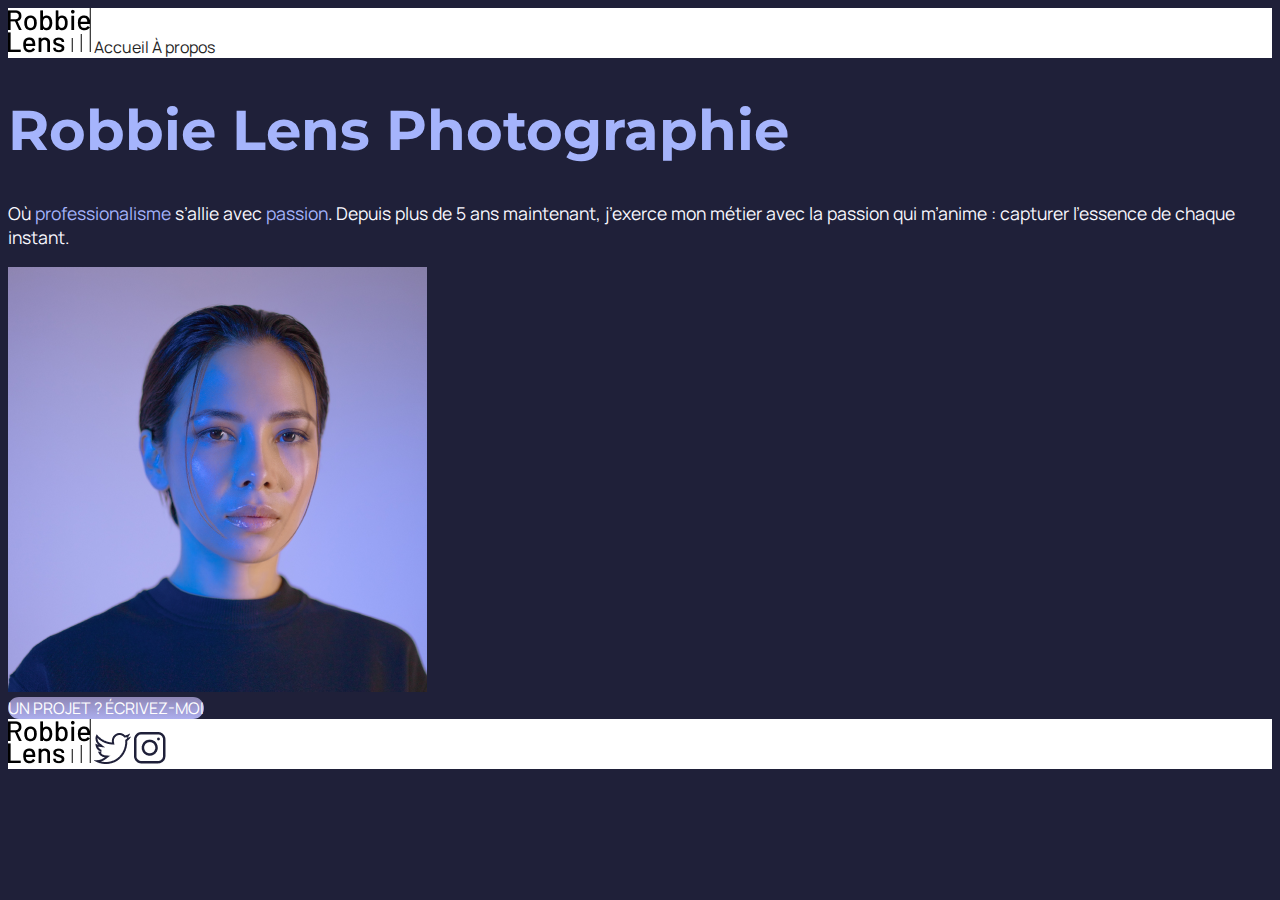
==== index.html @ 263dfa1b "update" ====
<!DOCTYPE html>
<html lang="fr">

<head>
    <meta charset="utf-8" >
    <title>Accueil - Robbie Lens Photographie</title>
    <link href="style.css" rel="stylesheet" >
    <link rel="preconnect" href="https://fonts.googleapis.com">
    <link rel="preconnect" href="https://fonts.gstatic.com" crossorigin>
    <link href="https://fonts.googleapis.com/css2?family=Manrope&family=Montserrat&display=swap" rel="stylesheet">
</head>

<body>
    <header>
        <nav>
            <img src="images/logo.png" alt="Logo Robbie Lens" >
            <a href="index.html">Accueil</a>
            <a href="a-propos.html">À propos</a>
        </nav>
    </header>
    <main>
        <h1>Robbie Lens Photographie</h1>
        <p>
            Où <em>professionalisme</em> s’allie avec <em>passion</em>. Depuis
            plus de 5 ans maintenant, j’exerce mon métier avec la passion
            qui m’anime : capturer l’essence de chaque instant.
        </p>
        <img src="images/robbie-lens.png" alt="Portrait avec effet de la photographe Robbie Lens" >
        <div>
            <a href="" class="cta">UN PROJET ? ÉCRIVEZ-MOI</a>
        </div>
    </main>
    <footer>
        <img src="images/logo.png" alt="Logo Robbie Lens" >
        <a target="_blank" href="https://twitter.com/" class="lien-icone">
            <img src="images/twitter.png" alt="Logo Twitter" >
        </a>
        <a target="_blank" href="https://www.instagram.com/" class="lien-icone">
            <img src="images/instagram.png" alt="Logo Instagram" >
        </a>
    </footer>
</body>

</html>
---- style.css ----
body {
  font-family: 'Manrope', sans-serif;
  font-size: 1em;
  background-color: #1f2039;
}

a {
  color: #242424;
  text-decoration: none;
}

em {
  color: #a5b4fc;
  font-style: normal;
}

h1 {
  font-size: 3.5em;
  color: #a5b4fc;
  font-family: 'Montserrat', sans-serif;
}

h2 {
  color: #f9f8ff;
}

p,
li {
  font-size: 1.1em;
  color: #f9f8ff;
}

header,
footer {
  background-color: white;
}

.cta {
  background: linear-gradient(#8e86b5, #acaeed);
  color: white;
  border-radius: 50px;
}

a:hover {
  text-decoration: underline;
}

.cta:hover {
  background: linear-gradient(#696484, #8788ba);
  text-decoration: none;
}

.lien-icone:hover {
  opacity: 0.5;
}

.carre-contenu {
  border-right: 1px solid #8e86b5;
  border-bottom: 1px solid #8e86b5;
}
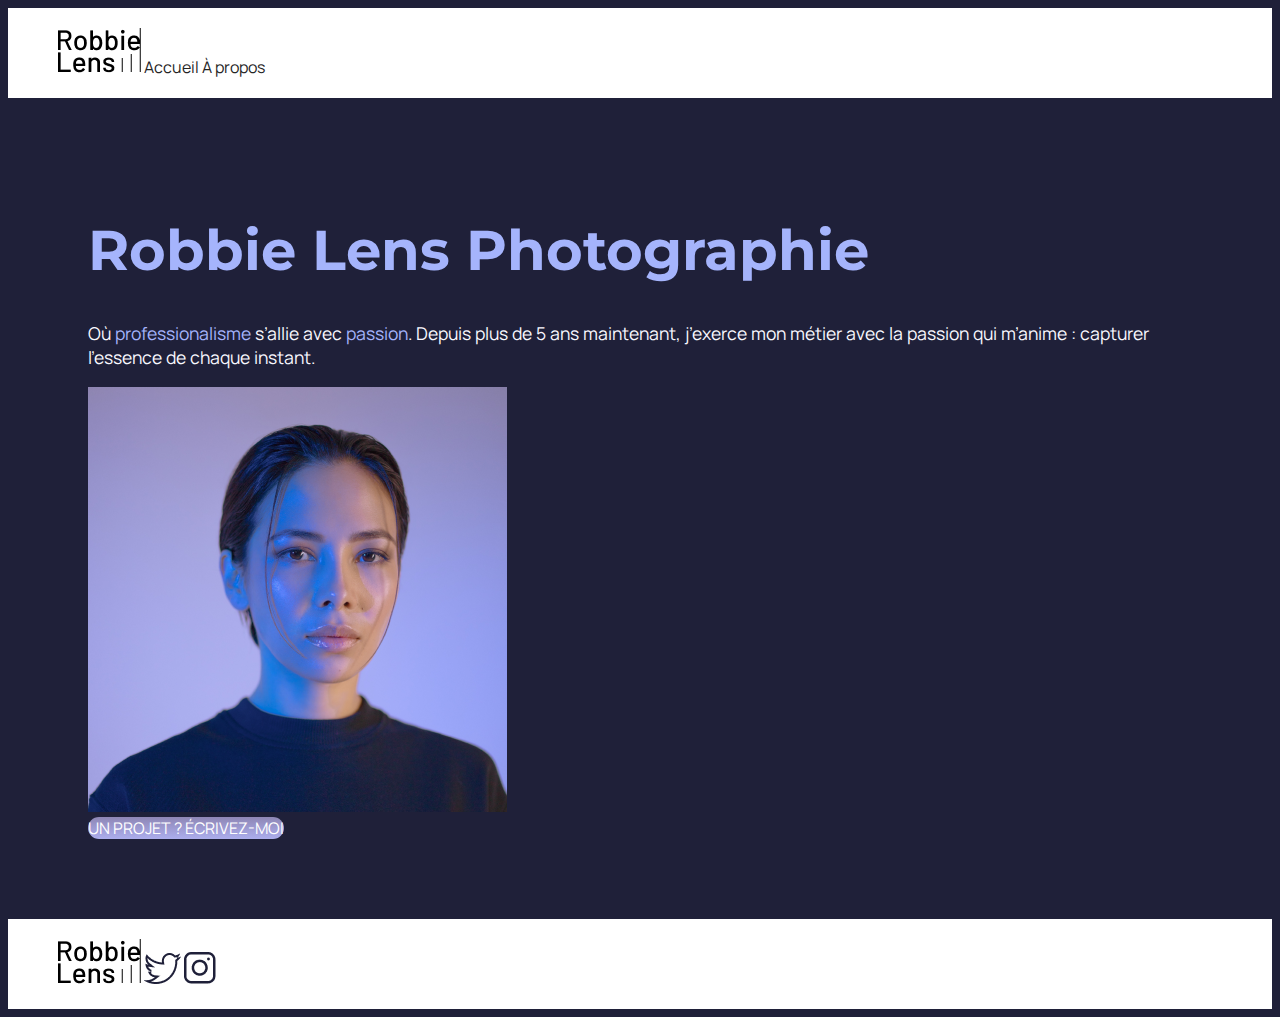
==== commit 84d3edaf: "update" ====
--- a/index.html
+++ b/index.html
@@ -19,16 +19,18 @@
         </nav>
     </header>
     <main>
-        <h1>Robbie Lens Photographie</h1>
-        <p>
-            Où <em>professionalisme</em> s’allie avec <em>passion</em>. Depuis
-            plus de 5 ans maintenant, j’exerce mon métier avec la passion
-            qui m’anime : capturer l’essence de chaque instant.
-        </p>
-        <img src="images/robbie-lens.png" alt="Portrait avec effet de la photographe Robbie Lens" >
-        <div>
-            <a href="" class="cta">UN PROJET ? ÉCRIVEZ-MOI</a>
-        </div>
+        <section>
+            <h1>Robbie Lens Photographie</h1>
+            <p>
+                Où <em>professionalisme</em> s’allie avec <em>passion</em>. Depuis
+                plus de 5 ans maintenant, j’exerce mon métier avec la passion
+                qui m’anime : capturer l’essence de chaque instant.
+            </p>
+            <img src="images/robbie-lens.png" alt="Portrait avec effet de la photographe Robbie Lens" >
+            <div>
+                <a href="" class="cta">UN PROJET ? ÉCRIVEZ-MOI</a>
+            </div>
+        </section>
     </main>
     <footer>
         <img src="images/logo.png" alt="Logo Robbie Lens" >
@@ -41,4 +43,4 @@
     </footer>
 </body>
 
-</html>
+</html>--- a/style.css
+++ b/style.css
@@ -33,12 +33,15 @@
 header,
 footer {
   background-color: white;
+  padding: 20px 50px;
+ 
 }
 
 .cta {
   background: linear-gradient(#8e86b5, #acaeed);
   color: white;
   border-radius: 50px;
+  padding: 20pix 30px; 
 }
 
 a:hover {
@@ -58,3 +61,20 @@
   border-right: 1px solid #8e86b5;
   border-bottom: 1px solid #8e86b5;
 }
+
+.carre-contenu h2 {
+  margin-top: 30px;
+}
+
+.carre-contenu ul {
+  margin-top: 30px;
+}
+
+section {
+  padding: 80px;
+}
+
+.a-propos-main {
+  width: 50%;
+  margin: auto;
+}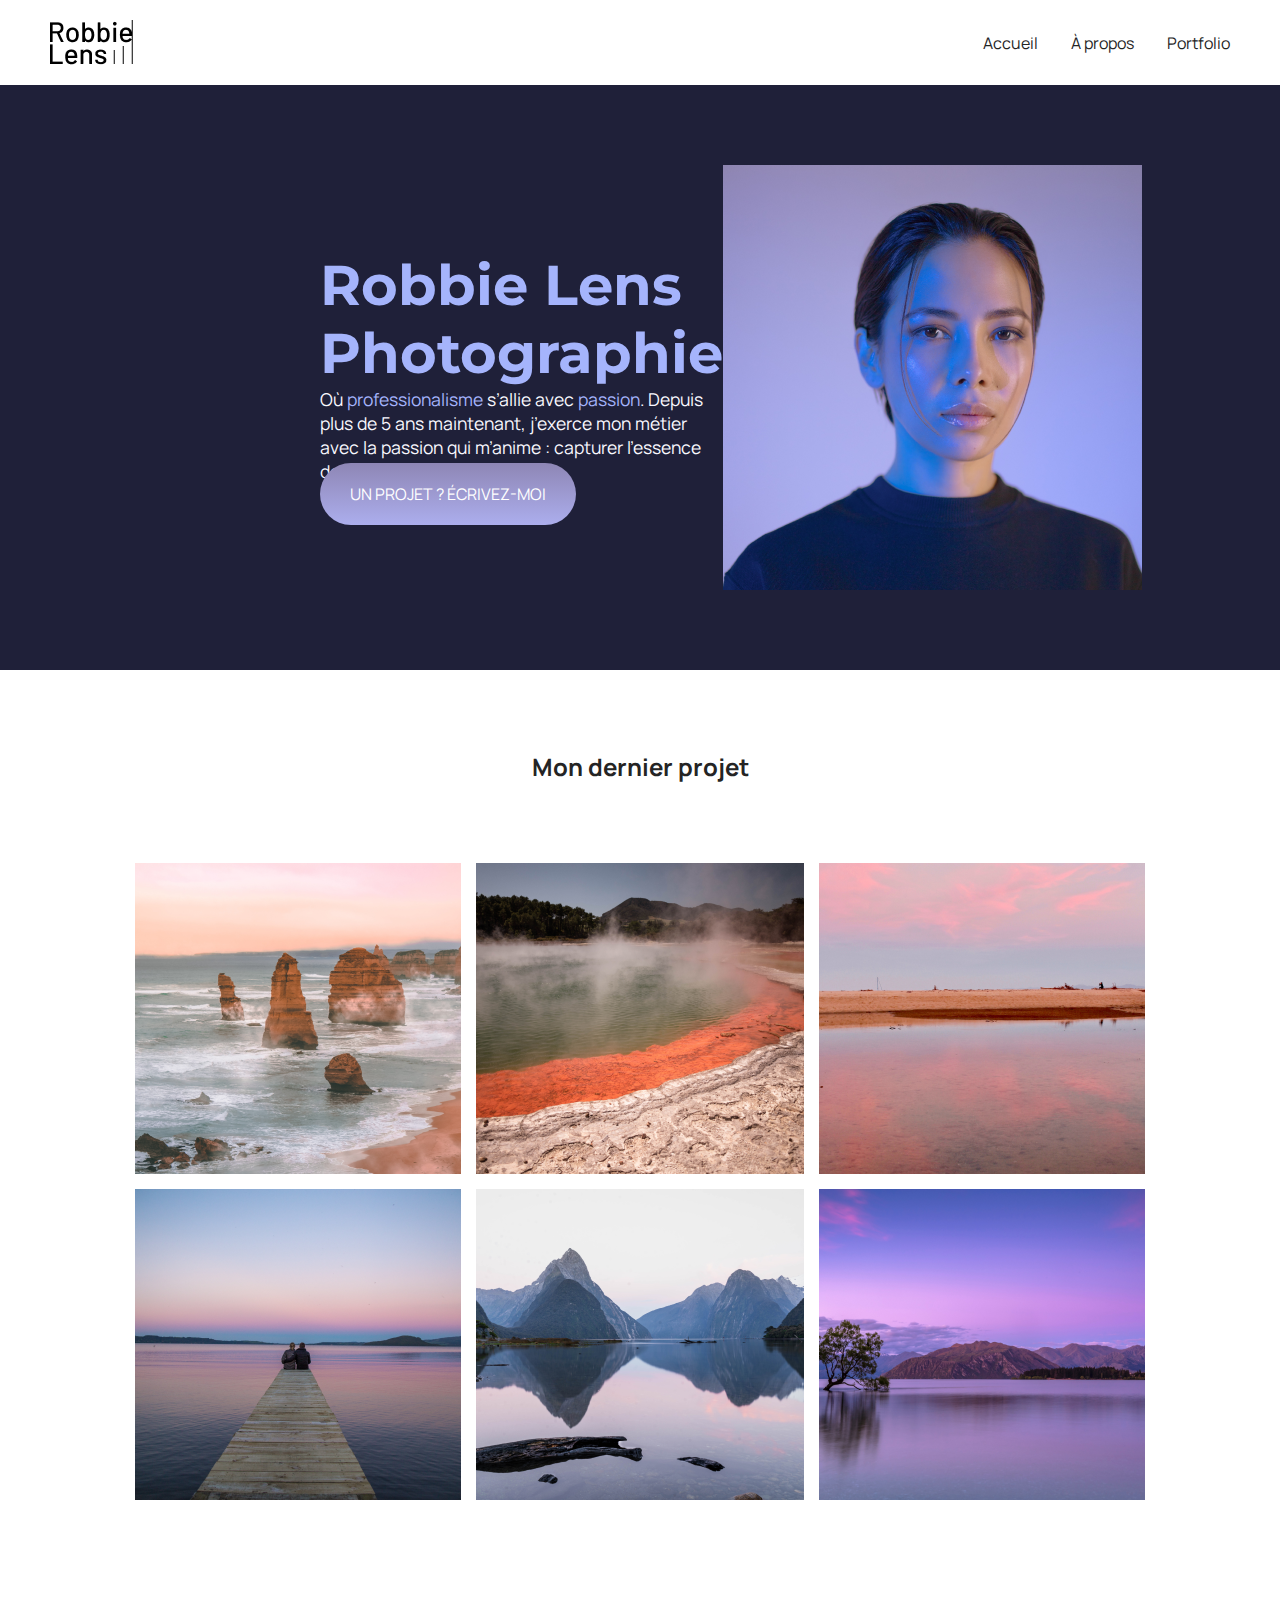
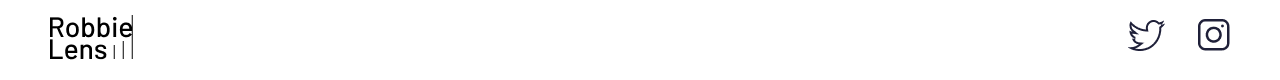
==== commit 1eef0ab6: "ajout grid + photos" ====
--- a/index.html
+++ b/index.html
@@ -14,33 +14,51 @@
     <header>
         <nav>
             <img src="images/logo.png" alt="Logo Robbie Lens" >
-            <a href="index.html">Accueil</a>
-            <a href="a-propos.html">À propos</a>
+            <div>
+                <a href="index.html">Accueil</a>
+                <a href="a-propos.html">À propos</a>
+                <a href="portfolio.html">Portfolio</a>
+            </div>
         </nav>
     </header>
     <main>
-        <section>
-            <h1>Robbie Lens Photographie</h1>
-            <p>
-                Où <em>professionalisme</em> s’allie avec <em>passion</em>. Depuis
-                plus de 5 ans maintenant, j’exerce mon métier avec la passion
-                qui m’anime : capturer l’essence de chaque instant.
-            </p>
+        <section class="accueil-introduction">
+            <div>
+                <h1>Robbie Lens Photographie</h1>
+                <p>
+                    Où <em>professionalisme</em> s’allie avec <em>passion</em>. Depuis
+                    plus de 5 ans maintenant, j’exerce mon métier avec la passion
+                    qui m’anime : capturer l’essence de chaque instant.
+                </p>
+                <a href="" class="cta">UN PROJET ? ÉCRIVEZ-MOI</a>
+            </div>
             <img src="images/robbie-lens.png" alt="Portrait avec effet de la photographe Robbie Lens" >
+        </section>
+        <section class="accueil-photos">
+            <h2>Mon dernier projet</h2>
             <div>
-                <a href="" class="cta">UN PROJET ? ÉCRIVEZ-MOI</a>
+                <img src="images/accueil/element-1.png" alt="Twelve apostles - Australie" >
+                <img src="images/accueil/element-2.png" alt="Wai-O-Tapu - Nouvelle-Zélande" >
+                <img src="images/accueil/element-3.png" alt="Parc National d’Abel Tasman - Nouvelle-Zélande" >
+            </div>
+            <div>
+                <img src="images/accueil/element-4.png" alt="Lac Rotorua - Nouvelle-Zélande" >
+                <img src="images/accueil/element-5.png" alt="Milford Sound - Nouvelle-Zélande" >
+                <img src="images/accueil/element-6.png" alt="Lac Wanaka - Nouvelle-Zélande" >
             </div>
         </section>
     </main>
     <footer>
         <img src="images/logo.png" alt="Logo Robbie Lens" >
-        <a target="_blank" href="https://twitter.com/" class="lien-icone">
-            <img src="images/twitter.png" alt="Logo Twitter" >
-        </a>
-        <a target="_blank" href="https://www.instagram.com/" class="lien-icone">
-            <img src="images/instagram.png" alt="Logo Instagram" >
-        </a>
+        <div>
+            <a target="_blank" href="https://twitter.com/" class="lien-icone">
+                <img src="images/twitter.png" alt="Logo Twitter" >
+            </a>
+            <a target="_blank" href="https://www.instagram.com/" class="lien-icone">
+                <img src="images/instagram.png" alt="Logo Instagram" >
+            </a>
+        </div>
     </footer>
 </body>
 
-</html>+</html>
--- a/style.css
+++ b/style.css
@@ -1,3 +1,7 @@
+* {
+  margin: 0;
+}
+
 body {
   font-family: 'Manrope', sans-serif;
   font-size: 1em;
@@ -34,14 +38,13 @@
 footer {
   background-color: white;
   padding: 20px 50px;
- 
 }
 
 .cta {
   background: linear-gradient(#8e86b5, #acaeed);
   color: white;
   border-radius: 50px;
-  padding: 20pix 30px; 
+  padding: 20px 30px;
 }
 
 a:hover {
@@ -53,6 +56,10 @@
   text-decoration: none;
 }
 
+.lien-icone {
+  margin-left: 30px;
+}
+
 .lien-icone:hover {
   opacity: 0.5;
 }
@@ -60,6 +67,7 @@
 .carre-contenu {
   border-right: 1px solid #8e86b5;
   border-bottom: 1px solid #8e86b5;
+  padding: 50px;
 }
 
 .carre-contenu h2 {
@@ -77,4 +85,75 @@
 .a-propos-main {
   width: 50%;
   margin: auto;
-}+}
+
+footer,
+nav {
+  display: flex;
+  flex-direction: row;
+  align-items: center;
+  justify-content: space-between;
+}
+
+nav a {
+  margin-left: 30px;
+}
+
+.accueil-photos {
+  background-color: white;
+  padding: 80px;
+}
+
+.accueil-photos h2 {
+  color: #242424;
+  text-align: center;
+  margin-bottom: 80px;
+}
+
+.accueil-photos div {
+  display: flex;
+  flex-direction: row;
+  gap: 15px;
+  justify-content: center;
+  margin-bottom: 15px;
+}
+
+.accueil-introduction {
+  display: flex;
+  flex-direction: row;
+  width: 50%;
+  align-items: center;
+  margin: auto;
+}
+
+.portfolio-section-photos {
+  background-color: white;
+}
+
+.portfolio-section-photos h2 {
+  color: #242424;
+  margin-bottom: 80px;
+}
+
+.grid-paysages img,
+.grid-portraits img {
+  width: 100%;
+  height: 100%;
+  /* Même si vous ne connaissez pas cette propriété, vous en aurez besoin pour permettre aux images de respecter les dimensions de la grid CSS */
+  object-fit: cover;
+}
+
+.grid-paysages {
+  display: grid;
+  grid-template-columns: 1fr 1fr 1fr;
+  grid-template-rows: 300px 300px 300px;
+  gap: 15px;
+}
+
+.grid-portraits {
+  display: grid;
+  grid-template-columns: 1fr 1fr 1fr;
+  grid-template-rows: 300px 300px;
+  gap: 15px;
+}
+
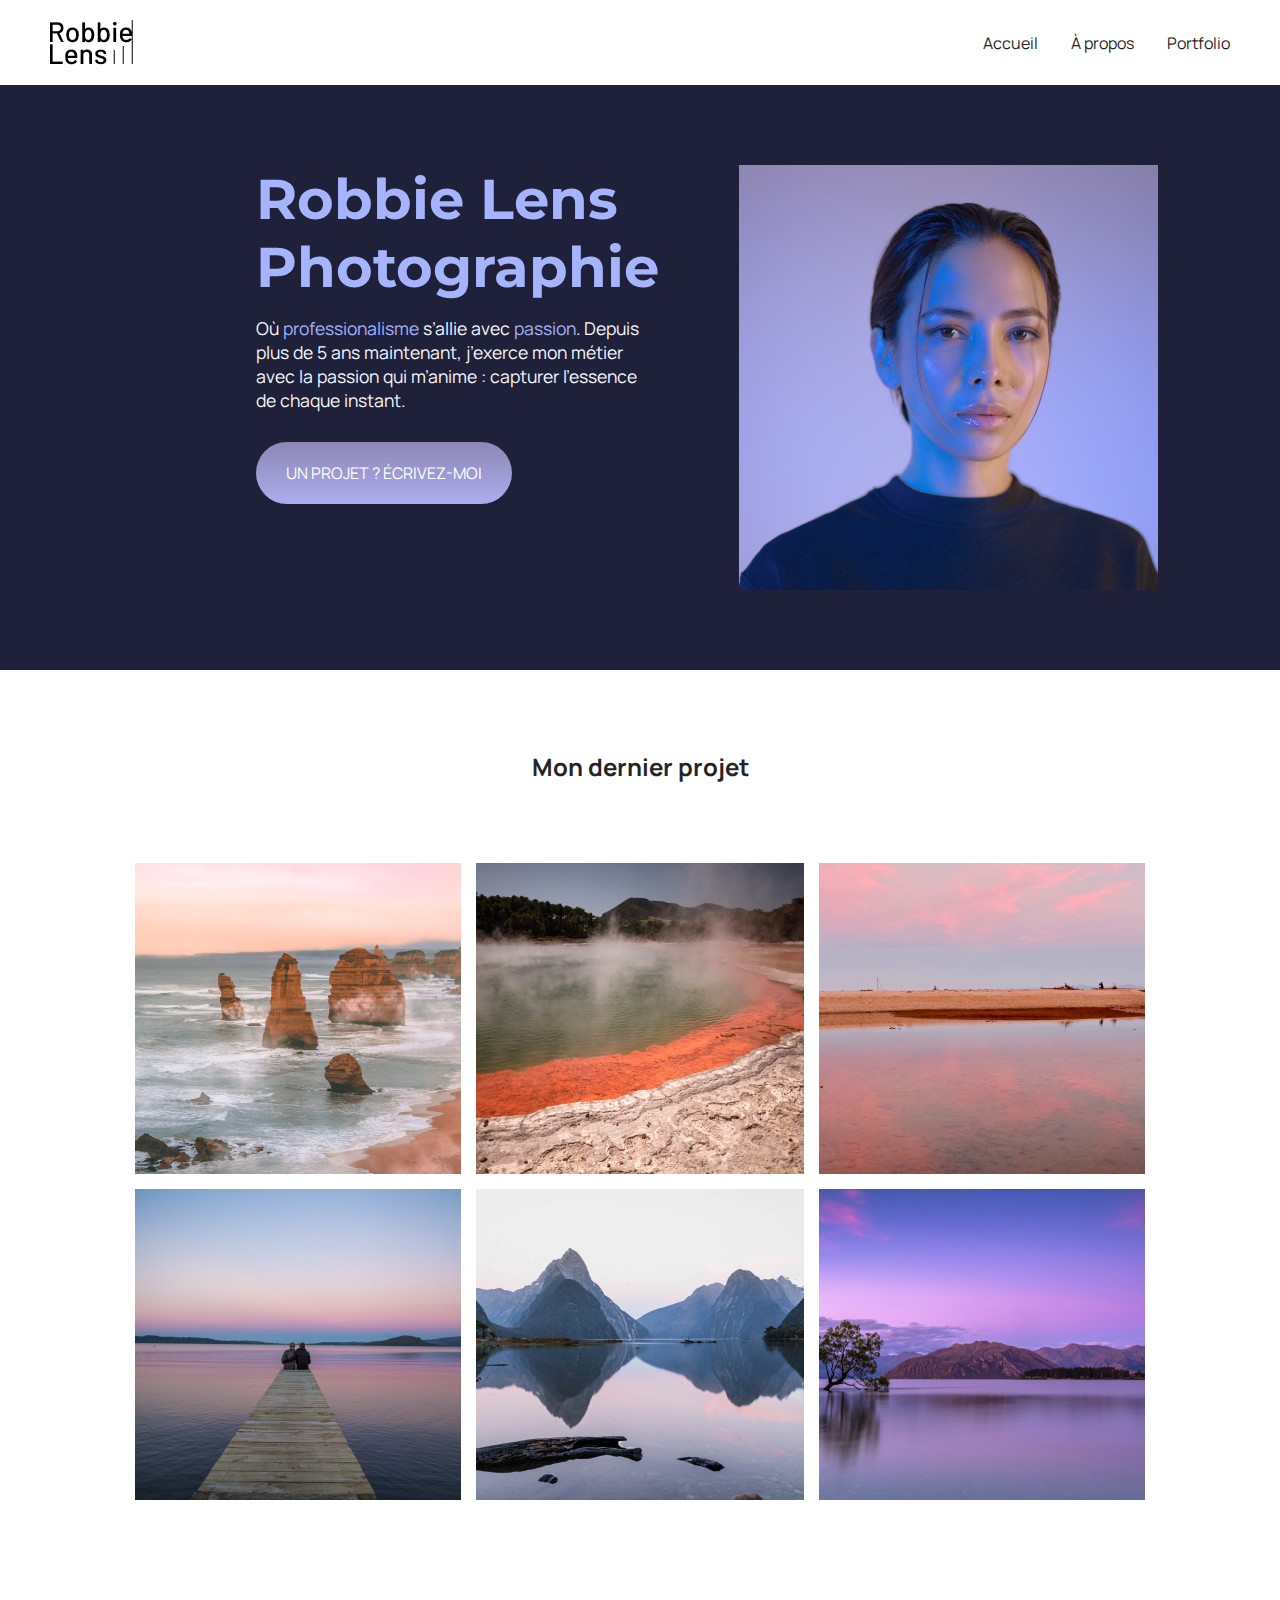
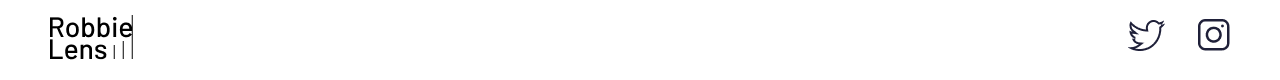
==== commit d8467b44: "edit maj mise en page" ====
--- a/index.html
+++ b/index.html
@@ -30,7 +30,7 @@
                     plus de 5 ans maintenant, j’exerce mon métier avec la passion
                     qui m’anime : capturer l’essence de chaque instant.
                 </p>
-                <a href="" class="cta">UN PROJET ? ÉCRIVEZ-MOI</a>
+                <a href="portfolio.html" class="cta">UN PROJET ? ÉCRIVEZ-MOI</a>
             </div>
             <img src="images/robbie-lens.png" alt="Portrait avec effet de la photographe Robbie Lens" >
         </section>
@@ -61,4 +61,4 @@
     </footer>
 </body>
 
-</html>
+</html>--- a/style.css
+++ b/style.css
@@ -41,6 +41,7 @@
 }
 
 .cta {
+  display: inline-block;
   background: linear-gradient(#8e86b5, #acaeed);
   color: white;
   border-radius: 50px;
@@ -68,6 +69,7 @@
   border-right: 1px solid #8e86b5;
   border-bottom: 1px solid #8e86b5;
   padding: 50px;
+  margin-bottom: 80px;
 }
 
 .carre-contenu h2 {
@@ -76,6 +78,10 @@
 
 .carre-contenu ul {
   margin-top: 30px;
+}
+
+.carre-contenu + div {
+  text-align: center;
 }
 
 section {
@@ -121,9 +127,21 @@
 .accueil-introduction {
   display: flex;
   flex-direction: row;
-  width: 50%;
-  align-items: center;
+  width: 60%;
+  align-items: flex-start;
   margin: auto;
+}
+
+.accueil-introduction h1 {
+  margin-bottom: 15px;
+}
+
+.accueil-introduction p {
+  margin-bottom: 30px;
+}
+
+.accueil-introduction div {
+  padding-right: 80px;
 }
 
 .portfolio-section-photos {
@@ -133,14 +151,6 @@
 .portfolio-section-photos h2 {
   color: #242424;
   margin-bottom: 80px;
-}
-
-.grid-paysages img,
-.grid-portraits img {
-  width: 100%;
-  height: 100%;
-  /* Même si vous ne connaissez pas cette propriété, vous en aurez besoin pour permettre aux images de respecter les dimensions de la grid CSS */
-  object-fit: cover;
 }
 
 .grid-paysages {
@@ -157,3 +167,32 @@
   gap: 15px;
 }
 
+.grid-paysages img,
+.grid-portraits img {
+  width: 100%;
+  height: 100%;
+  object-fit: cover;
+}
+
+.lien-conteneur-photo {
+  position: relative;
+}
+
+.photo-hover {
+  position: absolute;
+  top: 0;
+  left: 0;
+  right: 0;
+  bottom: 0;
+  display: flex;
+  align-items: center;
+  justify-content: center;
+  font-size: 1.5em;
+  color: white;
+  background-color: rgba(0, 0, 0, 0.7);
+  display: none;
+}
+
+.lien-conteneur-photo:hover .photo-hover {
+  display: flex;
+}